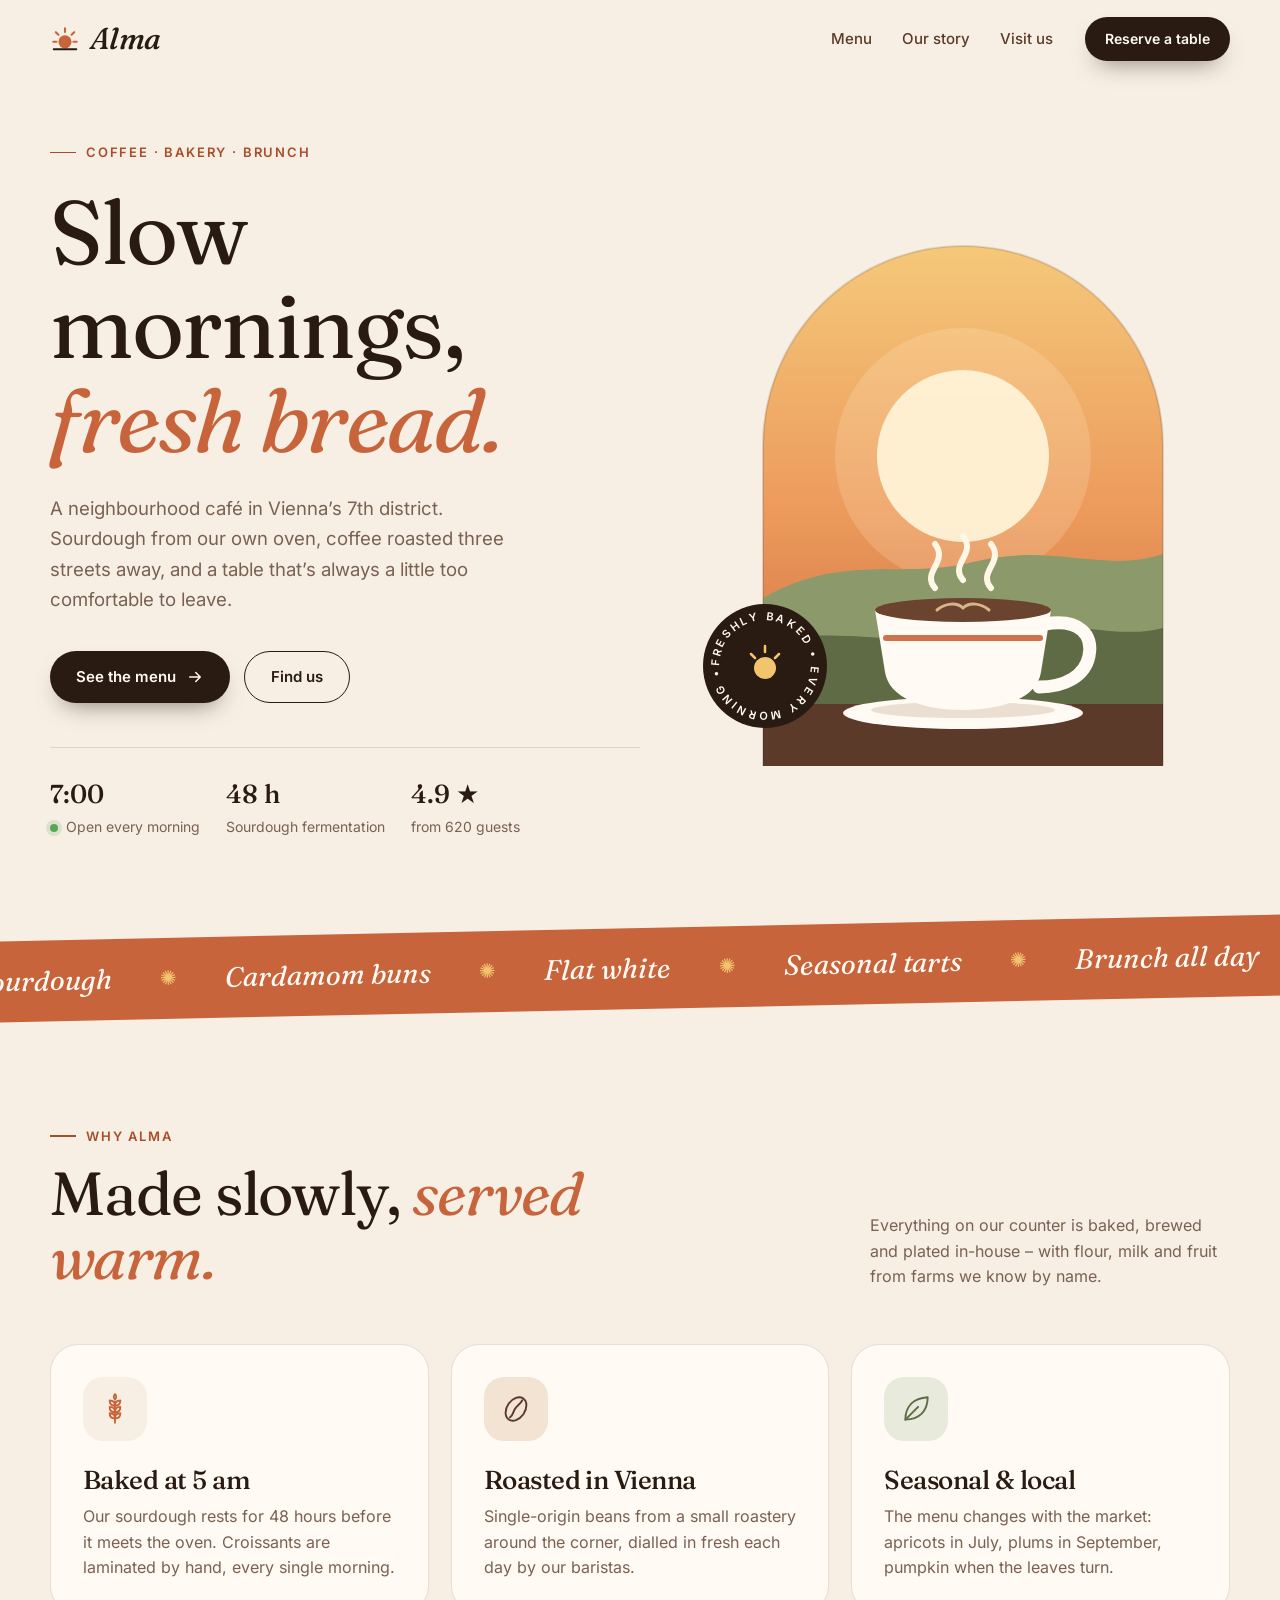
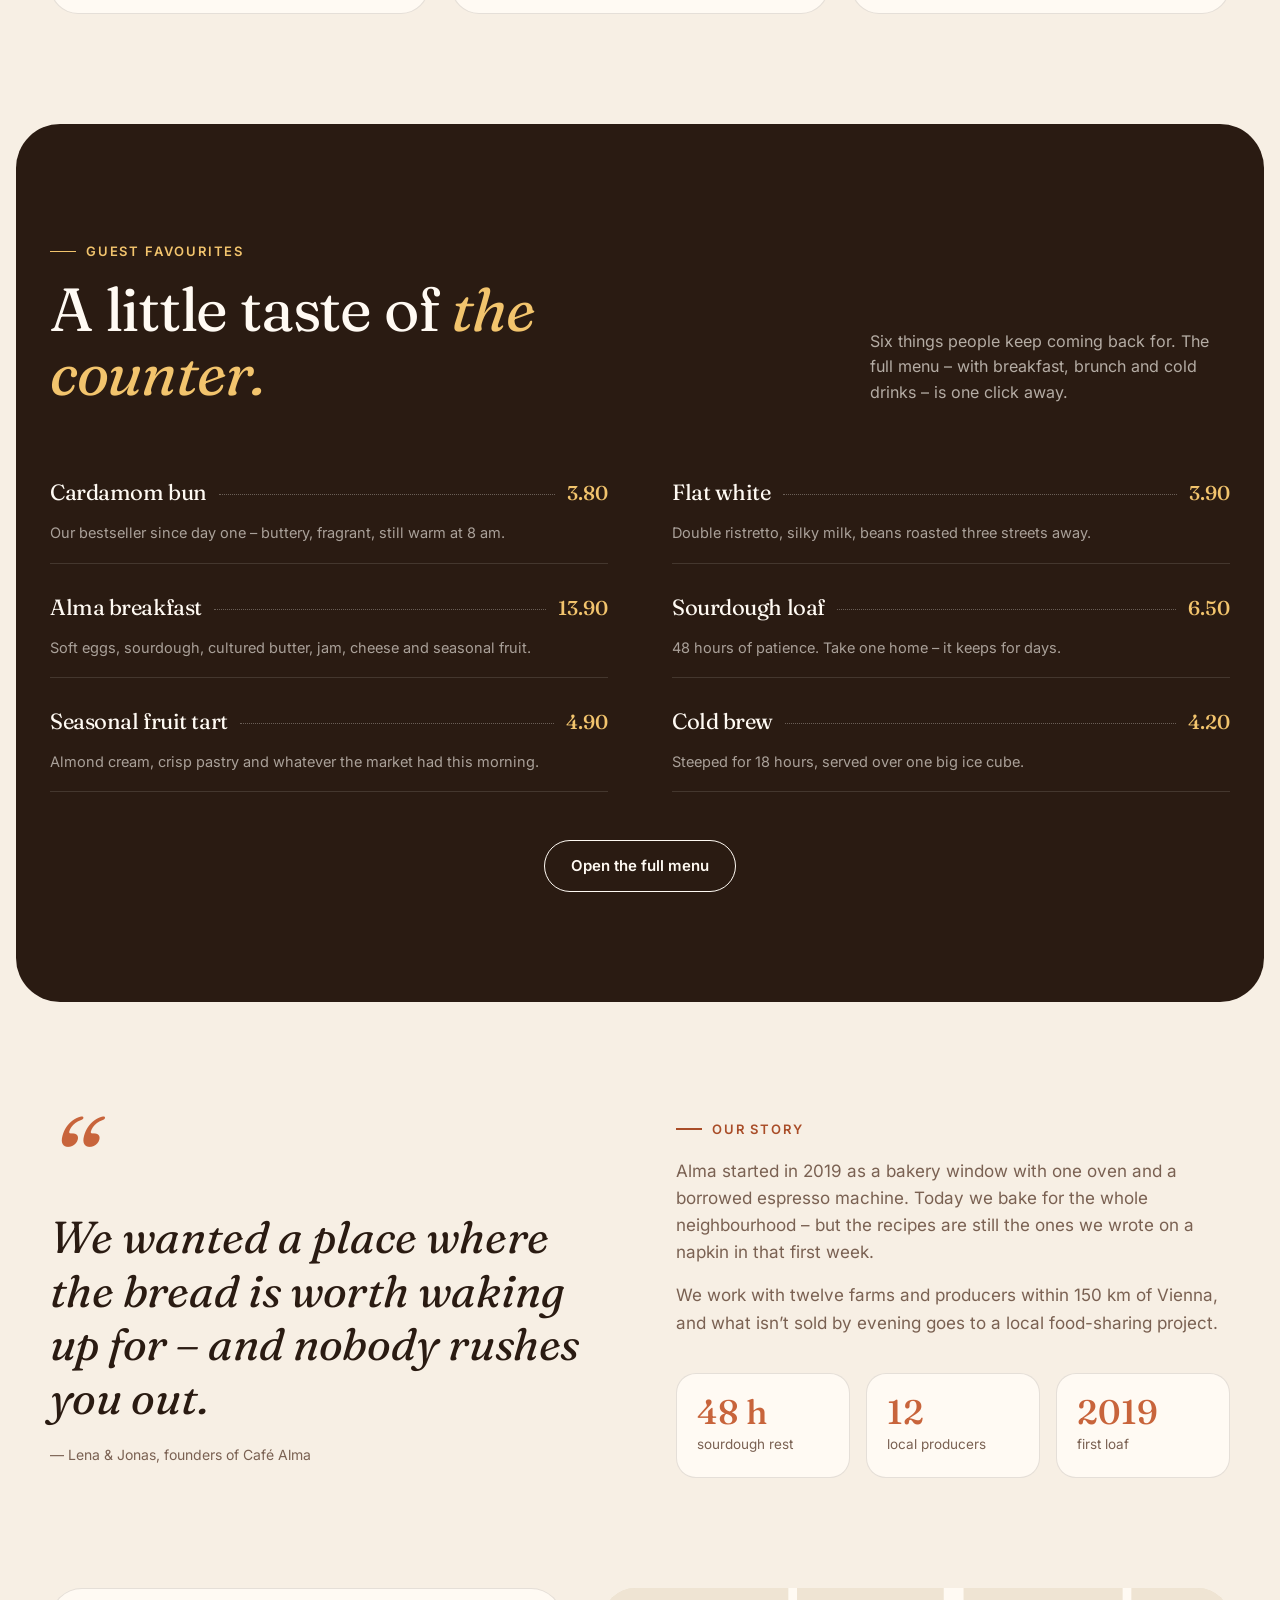
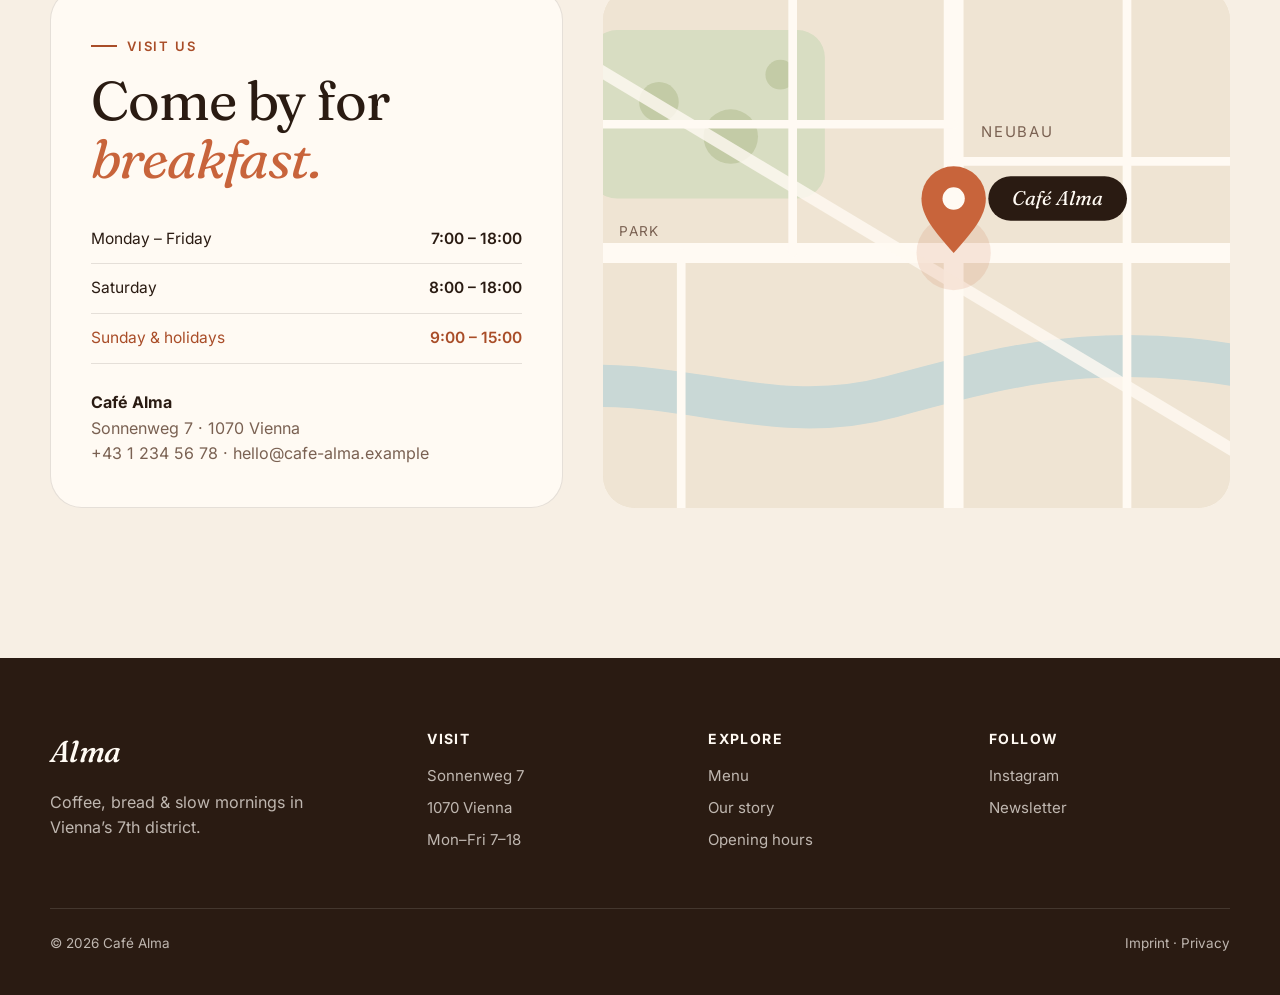
==== public/projects/cafe-alma_703d01e64ca560af/index.html @ e7be8d45 "Add client preview portal with passcode-protected project folders A static site (no backend) that is" ====
<!doctype html>
<html lang="en">
<head>
  <meta charset="utf-8">
  <meta name="viewport" content="width=device-width, initial-scale=1">
  <title>Café Alma — Coffee, bread &amp; slow mornings</title>
  <meta name="description" content="Neighbourhood café and bakery in Vienna. Sourdough baked at 5 am, coffee roasted in town, brunch all day.">
  <link rel="icon" href="data:image/svg+xml,%3Csvg xmlns='http://www.w3.org/2000/svg' viewBox='0 0 32 32'%3E%3Ccircle cx='16' cy='18' r='8' fill='%23c8643b'/%3E%3C/svg%3E">
  <link rel="preload" href="fonts/fraunces-latin-wght-normal.woff2" as="font" type="font/woff2" crossorigin>
  <link rel="stylesheet" href="css/style.css">
</head>
<body>
  <header class="header" id="top">
    <div class="wrap header__inner">
      <a class="logo" href="index.html" aria-label="Café Alma – home">
        <svg viewBox="0 0 32 32" aria-hidden="true"><circle cx="16" cy="19" r="7" fill="#C8643B"/><path d="M16 4.5v4M6.2 8.7l2.8 2.8M25.8 8.7 23 11.5M3.5 19h3.5M25 19h3.5" stroke="#C8643B" stroke-width="2.2" stroke-linecap="round"/><path d="M4 27h24" stroke="#2A1B12" stroke-width="2.2" stroke-linecap="round"/></svg>
        Alma
      </a>
      <nav class="nav" aria-label="Main">
        <a href="menu.html">Menu</a>
        <a href="#story">Our story</a>
        <a href="#visit">Visit us</a>
      </nav>
      <a class="btn btn--primary" href="#visit">Reserve a table</a>
      <button class="menu-toggle" type="button" aria-label="Open menu" aria-expanded="false"><span></span><span></span><span></span></button>
    </div>
  </header>

  <main>
    <section class="hero">
      <div class="wrap hero__grid">
        <div>
          <span class="eyebrow">Coffee · Bakery · Brunch</span>
          <h1>Slow mornings,<br><em>fresh bread.</em></h1>
          <p class="hero__lead">A neighbourhood café in Vienna’s 7th district. Sourdough from our own oven, coffee roasted three streets away, and a table that’s always a little too comfortable to leave.</p>
          <div class="hero__actions">
            <a class="btn btn--primary" href="menu.html">
              See the menu
              <svg viewBox="0 0 24 24" fill="none" stroke="currentColor" stroke-width="2" stroke-linecap="round" stroke-linejoin="round" aria-hidden="true"><path d="M5 12h14M13 6l6 6-6 6"/></svg>
            </a>
            <a class="btn btn--line" href="#visit">Find us</a>
          </div>
          <div class="hero__meta">
            <div><strong>7:00</strong><span class="open-dot"></span>Open every morning</div>
            <div><strong>48 h</strong>Sourdough fermentation</div>
            <div><strong>4.9 ★</strong>from 620 guests</div>
          </div>
        </div>

        <div class="hero__art">
          <svg viewBox="0 0 480 560" role="img" aria-label="Illustration: a steaming cup of coffee in front of a sunrise">
            <defs>
              <linearGradient id="sky" x1="0" y1="0" x2="0" y2="1">
                <stop offset="0" stop-color="#F6CF7E"/>
                <stop offset=".55" stop-color="#EC9A5C"/>
                <stop offset="1" stop-color="#C8643B"/>
              </linearGradient>
              <clipPath id="arch"><path d="M40 560V240a200 200 0 0 1 400 0v320z"/></clipPath>
            </defs>
            <g clip-path="url(#arch)">
              <rect width="480" height="560" fill="url(#sky)"/>
              <circle cx="240" cy="250" r="128" fill="#FFF3D6" opacity=".18"/>
              <circle cx="240" cy="250" r="86" fill="#FFF3D6" opacity=".95"/>
              <path d="M40 392c80-46 140-18 210-36 80-20 130 12 190-8v212H40z" fill="#8C9A6B"/>
              <path d="M40 438c70-22 150 8 220-12 70-20 130 10 180-4v138H40z" fill="#5E6B45"/>
              <rect x="40" y="498" width="400" height="62" fill="#5B3A29"/>
            </g>
            <path d="M40 560V240a200 200 0 0 1 400 0v320" fill="none" stroke="#2A1B12" stroke-opacity=".14" stroke-width="2"/>
            <ellipse cx="240" cy="507" rx="120" ry="16" fill="#FFFAF3"/>
            <ellipse cx="240" cy="504" rx="92" ry="8" fill="#EADFD0"/>
            <path d="M322 418c36-6 48 12 44 32-4 20-24 31-50 31" fill="none" stroke="#FFFAF3" stroke-width="13" stroke-linecap="round"/>
            <path d="M152 404h176l-10 62c-4 26-38 38-78 38s-74-12-78-38z" fill="#FFFAF3"/>
            <path d="M163 432h154" stroke="#C8643B" stroke-width="6" stroke-linecap="round" opacity=".9"/>
            <ellipse cx="240" cy="404" rx="88" ry="12" fill="#6B4430"/>
            <path d="M214 404c8-7 20-8 26-2 6-6 18-5 26 2" stroke="#D9B48A" stroke-width="3" fill="none" stroke-linecap="round"/>
            <g class="steam" fill="none" stroke="#FFF7E6" stroke-width="6" stroke-linecap="round">
              <path d="M212 382c-14-16 14-26 0-44"/>
              <path d="M240 374c-14-16 14-26 0-44"/>
              <path d="M268 382c-14-16 14-26 0-44"/>
            </g>
          </svg>
          <svg class="badge-spin" viewBox="0 0 128 128" aria-hidden="true">
            <circle cx="64" cy="64" r="62" fill="#2A1B12"/>
            <g class="ring">
              <defs><path id="circle-text" d="M64 64m-46 0a46 46 0 1 1 92 0a46 46 0 1 1-92 0"/></defs>
              <text font-family="Inter, sans-serif" font-size="11" font-weight="600" fill="#FFFAF3" letter-spacing="2"><textPath href="#circle-text" textLength="286" lengthAdjust="spacing">FRESHLY BAKED • EVERY MORNING • </textPath></text>
            </g>
            <circle cx="64" cy="66" r="11" fill="#F2C46D"/>
            <path d="M64 44v6M50 52l4 4M78 52l-4 4" stroke="#F2C46D" stroke-width="2.5" stroke-linecap="round"/>
          </svg>
        </div>
      </div>
    </section>

    <div class="marquee" aria-hidden="true">
      <div class="marquee__track">
        <span>Sourdough</span><span>Cardamom buns</span><span>Flat white</span><span>Seasonal tarts</span><span>Brunch all day</span><span>Oat latte</span>
        <span>Sourdough</span><span>Cardamom buns</span><span>Flat white</span><span>Seasonal tarts</span><span>Brunch all day</span><span>Oat latte</span>
      </div>
    </div>

    <section class="section">
      <div class="wrap">
        <div class="section__head reveal">
          <div>
            <span class="eyebrow">Why Alma</span>
            <h2>Made slowly, <em>served warm.</em></h2>
          </div>
          <p>Everything on our counter is baked, brewed and plated in-house – with flour, milk and fruit from farms we know by name.</p>
        </div>
        <div class="cards">
          <article class="card reveal">
            <span class="card__icon"><svg viewBox="0 0 32 32" fill="none" stroke="currentColor" stroke-width="1.8" stroke-linecap="round" stroke-linejoin="round" aria-hidden="true"><path d="M16 29V9"/><path d="M16 13c-3 0-5-2-5-5 3 0 5 2 5 5zm0 0c3 0 5-2 5-5-3 0-5 2-5 5zm0 6c-3 0-5-2-5-5 3 0 5 2 5 5zm0 0c3 0 5-2 5-5-3 0-5 2-5 5zm0 6c-3 0-5-2-5-5 3 0 5 2 5 5zm0 0c3 0 5-2 5-5-3 0-5 2-5 5zm0-18c-1.5-1.5-1.5-3.5 0-5 1.5 1.5 1.5 3.5 0 5z"/></svg></span>
            <h3>Baked at 5 am</h3>
            <p>Our sourdough rests for 48 hours before it meets the oven. Croissants are laminated by hand, every single morning.</p>
          </article>
          <article class="card reveal">
            <span class="card__icon"><svg viewBox="0 0 32 32" fill="none" stroke="currentColor" stroke-width="1.8" stroke-linecap="round" stroke-linejoin="round" aria-hidden="true"><ellipse cx="16" cy="16" rx="8.5" ry="12" transform="rotate(35 16 16)"/><path d="M10.2 24c3.4-2.4 3-5.6 5-8.4s5.2-4.6 6.6-7.8"/></svg></span>
            <h3>Roasted in Vienna</h3>
            <p>Single-origin beans from a small roastery around the corner, dialled in fresh each day by our baristas.</p>
          </article>
          <article class="card reveal">
            <span class="card__icon"><svg viewBox="0 0 32 32" fill="none" stroke="currentColor" stroke-width="1.8" stroke-linecap="round" stroke-linejoin="round" aria-hidden="true"><path d="M6 26C6 13 14 6 27 5c0 13-8 21-21 21z"/><path d="M6 26 18 14"/></svg></span>
            <h3>Seasonal &amp; local</h3>
            <p>The menu changes with the market: apricots in July, plums in September, pumpkin when the leaves turn.</p>
          </article>
        </div>
      </div>
    </section>

    <section class="section highlights">
      <div class="wrap">
        <div class="section__head reveal">
          <div>
            <span class="eyebrow">Guest favourites</span>
            <h2>A little taste of <em>the counter.</em></h2>
          </div>
          <p>Six things people keep coming back for. The full menu – with breakfast, brunch and cold drinks – is one click away.</p>
        </div>
        <div class="menu-grid">
          <div class="menu-item reveal"><h3>Cardamom bun</h3><i></i><b>3.80</b><p>Our bestseller since day one – buttery, fragrant, still warm at 8 am.</p></div>
          <div class="menu-item reveal"><h3>Flat white</h3><i></i><b>3.90</b><p>Double ristretto, silky milk, beans roasted three streets away.</p></div>
          <div class="menu-item reveal"><h3>Alma breakfast</h3><i></i><b>13.90</b><p>Soft eggs, sourdough, cultured butter, jam, cheese and seasonal fruit.</p></div>
          <div class="menu-item reveal"><h3>Sourdough loaf</h3><i></i><b>6.50</b><p>48 hours of patience. Take one home – it keeps for days.</p></div>
          <div class="menu-item reveal"><h3>Seasonal fruit tart</h3><i></i><b>4.90</b><p>Almond cream, crisp pastry and whatever the market had this morning.</p></div>
          <div class="menu-item reveal"><h3>Cold brew</h3><i></i><b>4.20</b><p>Steeped for 18 hours, served over one big ice cube.</p></div>
        </div>
        <div class="highlights__cta"><a class="btn btn--line" href="menu.html">Open the full menu</a></div>
      </div>
    </section>

    <section class="section" id="story">
      <div class="wrap story">
        <blockquote class="reveal">We wanted a place where the bread is worth waking up for – and nobody rushes you out.<cite>— Lena &amp; Jonas, founders of Café Alma</cite></blockquote>
        <div class="story__text reveal">
          <span class="eyebrow">Our story</span>
          <p style="margin-top:18px">Alma started in 2019 as a bakery window with one oven and a borrowed espresso machine. Today we bake for the whole neighbourhood – but the recipes are still the ones we wrote on a napkin in that first week.</p>
          <p>We work with twelve farms and producers within 150 km of Vienna, and what isn’t sold by evening goes to a local food-sharing project.</p>
          <div class="stats">
            <div><strong>48 h</strong><span>sourdough rest</span></div>
            <div><strong>12</strong><span>local producers</span></div>
            <div><strong>2019</strong><span>first loaf</span></div>
          </div>
        </div>
      </div>
    </section>

    <section class="section" id="visit" style="padding-top:0">
      <div class="wrap visit">
        <div class="visit__card reveal">
          <span class="eyebrow">Visit us</span>
          <h2>Come by for <em style="color:var(--terracotta)">breakfast.</em></h2>
          <table class="hours" aria-label="Opening hours">
            <tr data-days="1,2,3,4,5"><td>Monday – Friday</td><td>7:00 – 18:00</td></tr>
            <tr data-days="6"><td>Saturday</td><td>8:00 – 18:00</td></tr>
            <tr data-days="0"><td>Sunday &amp; holidays</td><td>9:00 – 15:00</td></tr>
          </table>
          <p class="address"><strong>Café Alma</strong><br>Sonnenweg 7 · 1070 Vienna<br>+43 1 234 56 78 · hello@cafe-alma.example</p>
        </div>
        <div class="map reveal" role="img" aria-label="Map showing Café Alma">
          <svg viewBox="0 0 600 420" preserveAspectRatio="xMidYMid slice" aria-hidden="true">
            <rect width="600" height="420" fill="#EFE4D3"/>
            <rect x="36" y="34" width="190" height="136" rx="22" fill="#D8DDC2"/>
            <circle cx="92" cy="92" r="16" fill="#C3CBA6"/><circle cx="150" cy="120" r="22" fill="#C3CBA6"/><circle cx="190" cy="70" r="12" fill="#C3CBA6"/>
            <path d="M-20 330C90 300 170 360 280 330S470 280 620 318" fill="none" stroke="#C9D8D6" stroke-width="34"/>
            <g stroke="#FFFAF3" stroke-linecap="round" fill="none">
              <path d="M0 214H600" stroke-width="16"/>
              <path d="M330 0V420" stroke-width="16"/>
              <path d="M0 40L600 400" stroke-width="10" opacity=".8"/>
              <path d="M470 0V420M110 214V420M0 110H330M330 140H600M200 214V0" stroke-width="7"/>
            </g>
            <text x="352" y="120" font-family="Inter, sans-serif" font-size="12" fill="#7A6152" letter-spacing="1.5">NEUBAU</text>
            <text x="60" y="200" font-family="Inter, sans-serif" font-size="11" fill="#7A6152" letter-spacing="1">PARK</text>
            <circle cx="330" cy="214" r="30" fill="#C8643B" opacity=".14"/>
            <g class="map__pin">
              <path d="M330 214c-16-18-26-30-26-44a26 26 0 1 1 52 0c0 14-10 26-26 44z" fill="#C8643B"/>
              <circle cx="330" cy="170" r="9" fill="#FFFAF3"/>
            </g>
            <rect x="358" y="152" width="112" height="36" rx="18" fill="#2A1B12"/>
            <text x="414" y="175" text-anchor="middle" font-family="Fraunces, Georgia, serif" font-style="italic" font-size="16" fill="#FFFAF3">Café Alma</text>
          </svg>
        </div>
      </div>
    </section>
  </main>

  <footer class="footer">
    <div class="wrap">
      <div class="footer__grid">
        <div>
          <a class="logo" href="index.html">Alma</a>
          <p style="margin-top:14px;max-width:280px">Coffee, bread &amp; slow mornings in Vienna’s 7th district.</p>
        </div>
        <div><h4>Visit</h4><ul><li>Sonnenweg 7</li><li>1070 Vienna</li><li>Mon–Fri 7–18</li></ul></div>
        <div><h4>Explore</h4><ul><li><a href="menu.html">Menu</a></li><li><a href="#story">Our story</a></li><li><a href="#visit">Opening hours</a></li></ul></div>
        <div><h4>Follow</h4><ul><li><a href="https://www.instagram.com/" rel="noopener">Instagram</a></li><li><a href="mailto:hello@cafe-alma.example">Newsletter</a></li></ul></div>
      </div>
      <div class="footer__bottom"><span>© 2026 Café Alma</span><span>Imprint · Privacy</span></div>
    </div>
  </footer>

  <script src="js/main.js"></script>
</body>
</html>
---- public/projects/cafe-alma_703d01e64ca560af/css/style.css ----
/* Café Alma — demo client website (sample project for the Preview Portal) */

@font-face {
  font-family: "Fraunces";
  font-style: normal;
  font-weight: 100 900;
  font-display: swap;
  src: url("../fonts/fraunces-latin-wght-normal.woff2") format("woff2");
}
@font-face {
  font-family: "Fraunces";
  font-style: italic;
  font-weight: 100 900;
  font-display: swap;
  src: url("../fonts/fraunces-latin-wght-italic.woff2") format("woff2");
}
@font-face {
  font-family: "Inter";
  font-style: normal;
  font-weight: 100 900;
  font-display: swap;
  src: url("../fonts/inter-latin-wght-normal.woff2") format("woff2");
}

:root {
  --cream: #f7efe4;
  --paper: #fffaf3;
  --espresso: #2a1b12;
  --cocoa: #5b3a29;
  --muted: #7a6152;
  --terracotta: #c8643b;
  --terracotta-dark: #a94d28;
  --butter: #f2c46d;
  --sage: #8c9a6b;
  --sage-dark: #5e6b45;
  --line: rgba(42, 27, 18, 0.12);
  --serif: "Fraunces", Georgia, "Times New Roman", serif;
  --sans: "Inter", system-ui, -apple-system, "Segoe UI", Roboto, sans-serif;
  --wrap: 1180px;
}

*, *::before, *::after { box-sizing: border-box; }
html { scroll-behavior: smooth; -webkit-text-size-adjust: 100%; }
body {
  margin: 0;
  background: var(--cream);
  color: var(--espresso);
  font-family: var(--sans);
  font-size: 16px;
  line-height: 1.6;
  -webkit-font-smoothing: antialiased;
}
img, svg { display: block; max-width: 100%; }
a { color: inherit; }
h1, h2, h3 { font-family: var(--serif); font-weight: 500; line-height: 1.05; letter-spacing: -0.02em; margin: 0; font-variation-settings: "SOFT" 100, "WONK" 1; }
p { margin: 0; }
em { font-style: italic; }

.wrap { width: min(var(--wrap), 100% - 48px); margin-inline: auto; }

.eyebrow {
  display: inline-flex;
  align-items: center;
  gap: 10px;
  font-size: 13px;
  font-weight: 600;
  letter-spacing: 0.14em;
  text-transform: uppercase;
  color: var(--terracotta-dark);
}
.eyebrow::before { content: ""; width: 26px; height: 1.5px; background: currentColor; }

.btn {
  display: inline-flex;
  align-items: center;
  gap: 10px;
  height: 52px;
  padding: 0 26px;
  border-radius: 999px;
  font-weight: 600;
  font-size: 15px;
  text-decoration: none;
  transition: transform 0.25s, background-color 0.25s, box-shadow 0.25s, color 0.25s;
}
.btn--primary { background: var(--espresso); color: var(--paper); box-shadow: 0 12px 24px -12px rgba(42, 27, 18, 0.6); }
.btn--primary:hover { background: var(--terracotta); transform: translateY(-2px); }
.btn--line { border: 1.5px solid var(--espresso); }
.btn--line:hover { background: var(--espresso); color: var(--paper); }
.btn svg { width: 18px; height: 18px; }

/* Header */
.header {
  position: sticky;
  top: 0;
  z-index: 20;
  background: color-mix(in srgb, var(--cream) 86%, transparent);
  -webkit-backdrop-filter: blur(14px);
  backdrop-filter: blur(14px);
  border-bottom: 1px solid transparent;
  transition: border-color 0.3s;
}
.header.is-scrolled { border-bottom-color: var(--line); }
.header__inner { display: flex; align-items: center; gap: 32px; height: 78px; }
.logo { display: inline-flex; align-items: center; gap: 10px; text-decoration: none; font-family: var(--serif); font-size: 30px; font-style: italic; font-weight: 500; letter-spacing: -0.02em; }
.logo svg { width: 30px; height: 30px; }
.nav { display: flex; gap: 30px; margin-left: auto; }
.nav a { font-size: 15px; font-weight: 500; text-decoration: none; color: var(--cocoa); position: relative; }
.nav a::after { content: ""; position: absolute; left: 0; right: 100%; bottom: -4px; height: 1.5px; background: var(--terracotta); transition: right 0.3s; }
.nav a:hover::after, .nav a[aria-current="page"]::after { right: 0; }
.header .btn { height: 44px; padding: 0 20px; font-size: 14px; }
.menu-toggle { display: none; margin-left: auto; width: 44px; height: 44px; border: 0; border-radius: 50%; background: var(--espresso); color: var(--paper); cursor: pointer; }
.menu-toggle span { display: block; width: 18px; height: 1.5px; margin: 5px auto; background: currentColor; transition: transform 0.3s, opacity 0.3s; }
.menu-open .menu-toggle span:nth-child(1) { transform: translateY(6.5px) rotate(45deg); }
.menu-open .menu-toggle span:nth-child(2) { opacity: 0; }
.menu-open .menu-toggle span:nth-child(3) { transform: translateY(-6.5px) rotate(-45deg); }

/* Hero */
.hero { padding: 56px 0 90px; overflow: hidden; }
.hero__grid { display: grid; grid-template-columns: 1.05fr 0.95fr; gap: 56px; align-items: center; }
.hero h1 { margin-top: 22px; font-size: clamp(3.1rem, 1.6rem + 5vw, 6.4rem); font-weight: 400; }
.hero h1 em { color: var(--terracotta); font-weight: 400; }
.hero__lead { margin-top: 26px; max-width: 470px; font-size: 18.5px; color: var(--muted); line-height: 1.65; }
.hero__actions { display: flex; flex-wrap: wrap; gap: 14px; margin-top: 36px; }
.hero__meta { display: flex; flex-wrap: wrap; gap: 26px; margin-top: 44px; padding-top: 26px; border-top: 1px solid var(--line); font-size: 14px; color: var(--muted); }
.hero__meta strong { display: block; font-family: var(--serif); font-size: 26px; font-weight: 500; color: var(--espresso); }
.open-dot { display: inline-block; width: 8px; height: 8px; margin-right: 8px; border-radius: 50%; background: #5aa55a; box-shadow: 0 0 0 4px rgba(90, 165, 90, 0.18); }

.hero__art { position: relative; max-width: 480px; justify-self: center; width: 100%; }
.hero__art .steam path { animation: steam 3.6s ease-in-out infinite; }
.hero__art .steam path:nth-child(2) { animation-delay: 0.6s; }
.hero__art .steam path:nth-child(3) { animation-delay: 1.2s; }
@keyframes steam {
  0% { opacity: 0; transform: translateY(12px); }
  40% { opacity: 0.85; }
  100% { opacity: 0; transform: translateY(-22px); }
}
.badge-spin { position: absolute; left: -22px; bottom: 36px; width: 128px; height: 128px; }
.badge-spin .ring { transform-origin: 64px 64px; animation: spin 18s linear infinite; }
@keyframes spin { to { transform: rotate(360deg); } }

/* Marquee */
.marquee { overflow: hidden; background: var(--terracotta); color: var(--paper); padding: 18px 0; transform: rotate(-1.2deg); margin: 0 -2%; }
.marquee__track { display: flex; gap: 48px; width: max-content; animation: marquee 32s linear infinite; font-family: var(--serif); font-size: 28px; font-style: italic; white-space: nowrap; }
.marquee__track span { display: inline-flex; align-items: center; gap: 48px; }
.marquee__track span::after { content: "✺"; font-style: normal; font-size: 20px; color: var(--butter); }
@keyframes marquee { to { transform: translateX(-50%); } }

/* Sections */
.section { padding: 110px 0; }
.section__head { display: flex; align-items: end; justify-content: space-between; gap: 32px; margin-bottom: 54px; }
.section__head h2 { margin-top: 16px; font-size: clamp(2.3rem, 1.4rem + 3vw, 3.9rem); font-weight: 400; max-width: 640px; }
.section__head h2 em { color: var(--terracotta); }
.section__head p { max-width: 360px; color: var(--muted); }

.cards { display: grid; grid-template-columns: repeat(3, 1fr); gap: 22px; }
.card { padding: 32px; border-radius: 28px; background: var(--paper); border: 1px solid var(--line); transition: transform 0.35s, box-shadow 0.35s; }
.card:hover { transform: translateY(-6px); box-shadow: 0 30px 50px -30px rgba(42, 27, 18, 0.35); }
.card__icon { display: grid; place-items: center; width: 64px; height: 64px; border-radius: 20px; background: var(--cream); color: var(--terracotta); }
.card__icon svg { width: 34px; height: 34px; }
.card:nth-child(2) .card__icon { color: var(--cocoa); background: #f3e3d3; }
.card:nth-child(3) .card__icon { color: var(--sage-dark); background: #e8ebdc; }
.card h3 { margin-top: 26px; font-size: 26px; }
.card p { margin-top: 10px; color: var(--muted); }

.highlights { background: var(--espresso); color: var(--paper); border-radius: 44px; margin: 0 16px; }
.highlights .eyebrow { color: var(--butter); }
.highlights .section__head p { color: rgba(255, 250, 243, 0.65); }
.highlights .section__head h2 em { color: var(--butter); }
.menu-grid { display: grid; grid-template-columns: 1fr 1fr; gap: 10px 64px; }
.menu-item { display: grid; grid-template-columns: auto 1fr auto; align-items: baseline; gap: 12px; padding: 18px 0; border-bottom: 1px solid rgba(255, 250, 243, 0.12); }
.menu-item h3 { font-size: 22px; font-weight: 400; }
.menu-item i { border-bottom: 1.5px dotted rgba(255, 250, 243, 0.3); transform: translateY(-5px); }
.menu-item b { font-family: var(--serif); font-size: 20px; font-weight: 500; color: var(--butter); }
.menu-item p { grid-column: 1 / -1; font-size: 14.5px; color: rgba(255, 250, 243, 0.6); }
.highlights__cta { margin-top: 48px; display: flex; justify-content: center; }
.highlights .btn--line { border-color: var(--paper); color: var(--paper); }
.highlights .btn--line:hover { background: var(--paper); color: var(--espresso); }

.story { display: grid; grid-template-columns: 1fr 1fr; gap: 72px; align-items: center; }
.story blockquote { margin: 0; font-family: var(--serif); font-size: clamp(1.8rem, 1.2rem + 2vw, 2.8rem); line-height: 1.2; font-style: italic; font-weight: 400; }
.story blockquote::before { content: "“"; display: block; font-size: 110px; line-height: 0.6; color: var(--terracotta); margin-bottom: 18px; }
.story cite { display: block; margin-top: 22px; font-family: var(--sans); font-style: normal; font-size: 14px; color: var(--muted); }
.story__text p + p { margin-top: 16px; }
.story__text p { color: var(--muted); font-size: 17px; }
.stats { display: grid; grid-template-columns: repeat(3, 1fr); gap: 16px; margin-top: 36px; }
.stats div { padding: 20px; border-radius: 20px; background: var(--paper); border: 1px solid var(--line); }
.stats strong { display: block; font-family: var(--serif); font-size: 34px; font-weight: 500; color: var(--terracotta); line-height: 1.1; }
.stats span { font-size: 13.5px; color: var(--muted); }

.visit { display: grid; grid-template-columns: 0.9fr 1.1fr; gap: 40px; align-items: stretch; }
.visit__card { padding: 40px; border-radius: 32px; background: var(--paper); border: 1px solid var(--line); }
.visit__card h2 { font-size: clamp(2.2rem, 1.4rem + 2.6vw, 3.4rem); font-weight: 400; margin-top: 16px; }
.hours { width: 100%; margin-top: 28px; border-collapse: collapse; font-size: 15.5px; }
.hours td { padding: 12px 0; border-bottom: 1px solid var(--line); }
.hours td:last-child { text-align: right; font-weight: 600; }
.hours tr.is-today td { color: var(--terracotta-dark); }
.address { margin-top: 26px; color: var(--muted); }
.address strong { color: var(--espresso); }
.map { position: relative; border-radius: 32px; overflow: hidden; min-height: 380px; background: #efe4d3; }
.map svg { width: 100%; height: 100%; position: absolute; inset: 0; }
.map__pin { transform-origin: 50% 100%; animation: bounce 2.4s ease-in-out infinite; }
@keyframes bounce { 0%, 100% { transform: translateY(0); } 50% { transform: translateY(-8px); } }

/* Page hero (menu page) */
.page-hero { padding: 70px 0 40px; text-align: center; }
.page-hero h1 { margin-top: 18px; font-size: clamp(3rem, 2rem + 4vw, 5.6rem); font-weight: 400; }
.page-hero h1 em { color: var(--terracotta); }
.page-hero p { max-width: 560px; margin: 20px auto 0; color: var(--muted); font-size: 18px; }
.menu-tabs { display: flex; justify-content: center; flex-wrap: wrap; gap: 10px; margin-top: 34px; }
.menu-tabs a { padding: 10px 18px; border-radius: 999px; border: 1px solid var(--line); background: var(--paper); text-decoration: none; font-size: 14.5px; font-weight: 500; transition: background-color 0.25s, color 0.25s; }
.menu-tabs a:hover { background: var(--espresso); color: var(--paper); }
.menu-section { padding: 60px 0; border-top: 1px solid var(--line); scroll-margin-top: 90px; }
.menu-section__grid { display: grid; grid-template-columns: 300px 1fr; gap: 56px; }
.menu-section h2 { font-size: 44px; font-weight: 400; }
.menu-section__intro p { margin-top: 14px; color: var(--muted); }
.menu-list { display: grid; gap: 4px; }
.menu-list .menu-item { border-bottom-color: var(--line); }
.menu-list .menu-item i { border-bottom-color: rgba(42, 27, 18, 0.25); }
.menu-list .menu-item b { color: var(--terracotta-dark); }
.menu-list .menu-item p { color: var(--muted); }
.tag { display: inline-block; margin-left: 8px; padding: 2px 8px; border-radius: 999px; background: #e8ebdc; color: var(--sage-dark); font-family: var(--sans); font-size: 11px; font-weight: 600; letter-spacing: 0.04em; vertical-align: middle; text-transform: uppercase; }
.allergens { margin: 40px 0 90px; padding: 24px 28px; border-radius: 22px; background: var(--paper); border: 1px dashed var(--line); color: var(--muted); font-size: 14.5px; }

/* Footer */
.footer { padding: 70px 0 40px; background: var(--espresso); color: rgba(255, 250, 243, 0.7); margin-top: 40px; }
.footer__grid { display: grid; grid-template-columns: 1.4fr 1fr 1fr 1fr; gap: 40px; }
.footer .logo { color: var(--paper); }
.footer h4 { margin: 0 0 14px; color: var(--paper); font-size: 14px; letter-spacing: 0.1em; text-transform: uppercase; }
.footer ul { list-style: none; margin: 0; padding: 0; display: grid; gap: 8px; font-size: 15px; }
.footer a { text-decoration: none; }
.footer a:hover { color: var(--butter); }
.footer__bottom { display: flex; justify-content: space-between; flex-wrap: wrap; gap: 12px; margin-top: 56px; padding-top: 24px; border-top: 1px solid rgba(255, 250, 243, 0.12); font-size: 13.5px; }

/* Reveal on scroll */
.reveal { opacity: 0; transform: translateY(24px); transition: opacity 0.9s cubic-bezier(0.16, 1, 0.3, 1), transform 0.9s cubic-bezier(0.16, 1, 0.3, 1); }
.reveal.is-visible { opacity: 1; transform: none; }

/* Responsive */
@media (max-width: 980px) {
  .hero__grid, .story, .visit { grid-template-columns: 1fr; }
  .hero__art { max-width: 400px; }
  .cards { grid-template-columns: 1fr; }
  .menu-grid { grid-template-columns: 1fr; }
  .section__head { flex-direction: column; align-items: start; }
  .footer__grid { grid-template-columns: 1fr 1fr; }
  .menu-section__grid { grid-template-columns: 1fr; gap: 20px; }
}

@media (max-width: 760px) {
  .nav, .header .btn { display: none; }
  .menu-toggle { display: block; }
  .menu-open .nav {
    display: flex;
    position: fixed;
    inset: 78px 0 auto 0;
    flex-direction: column;
    gap: 0;
    padding: 12px 24px 28px;
    background: var(--cream);
    border-bottom: 1px solid var(--line);
    box-shadow: 0 30px 40px -30px rgba(42, 27, 18, 0.4);
  }
  .menu-open .nav a { padding: 14px 0; font-family: var(--serif); font-size: 28px; border-bottom: 1px solid var(--line); }
  .hero { padding: 24px 0 64px; }
  .hero__lead { font-size: 17px; }
  .section { padding: 72px 0; }
  .highlights { border-radius: 28px; margin: 0 8px; }
  .stats { grid-template-columns: 1fr 1fr 1fr; gap: 10px; }
  .stats div { padding: 14px; }
  .stats strong { font-size: 26px; }
  .visit__card { padding: 28px; }
  .badge-spin { width: 104px; height: 104px; left: -6px; }
  .footer__grid { grid-template-columns: 1fr; }
  .menu-item h3 { font-size: 19px; }
}

@media (prefers-reduced-motion: reduce) {
  *, *::before, *::after { animation: none !important; transition: none !important; }
  .reveal { opacity: 1; transform: none; }
}
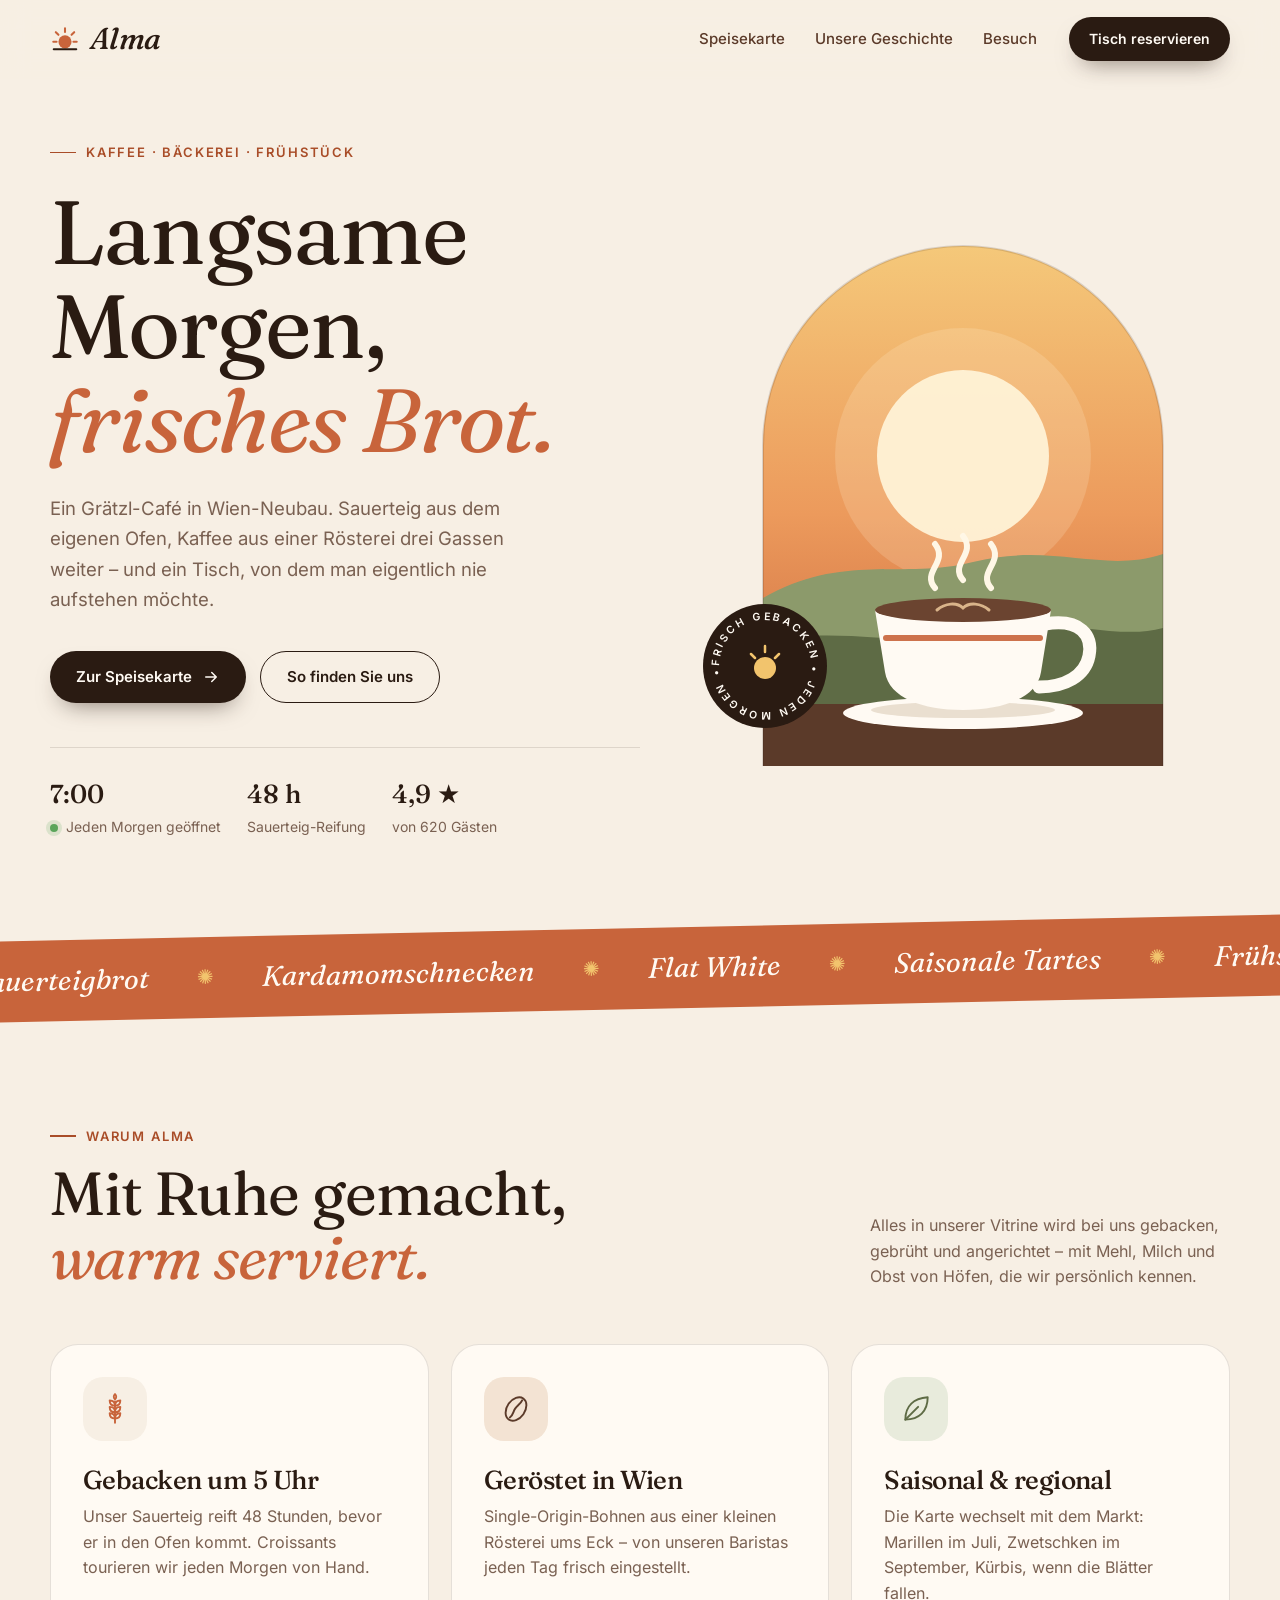
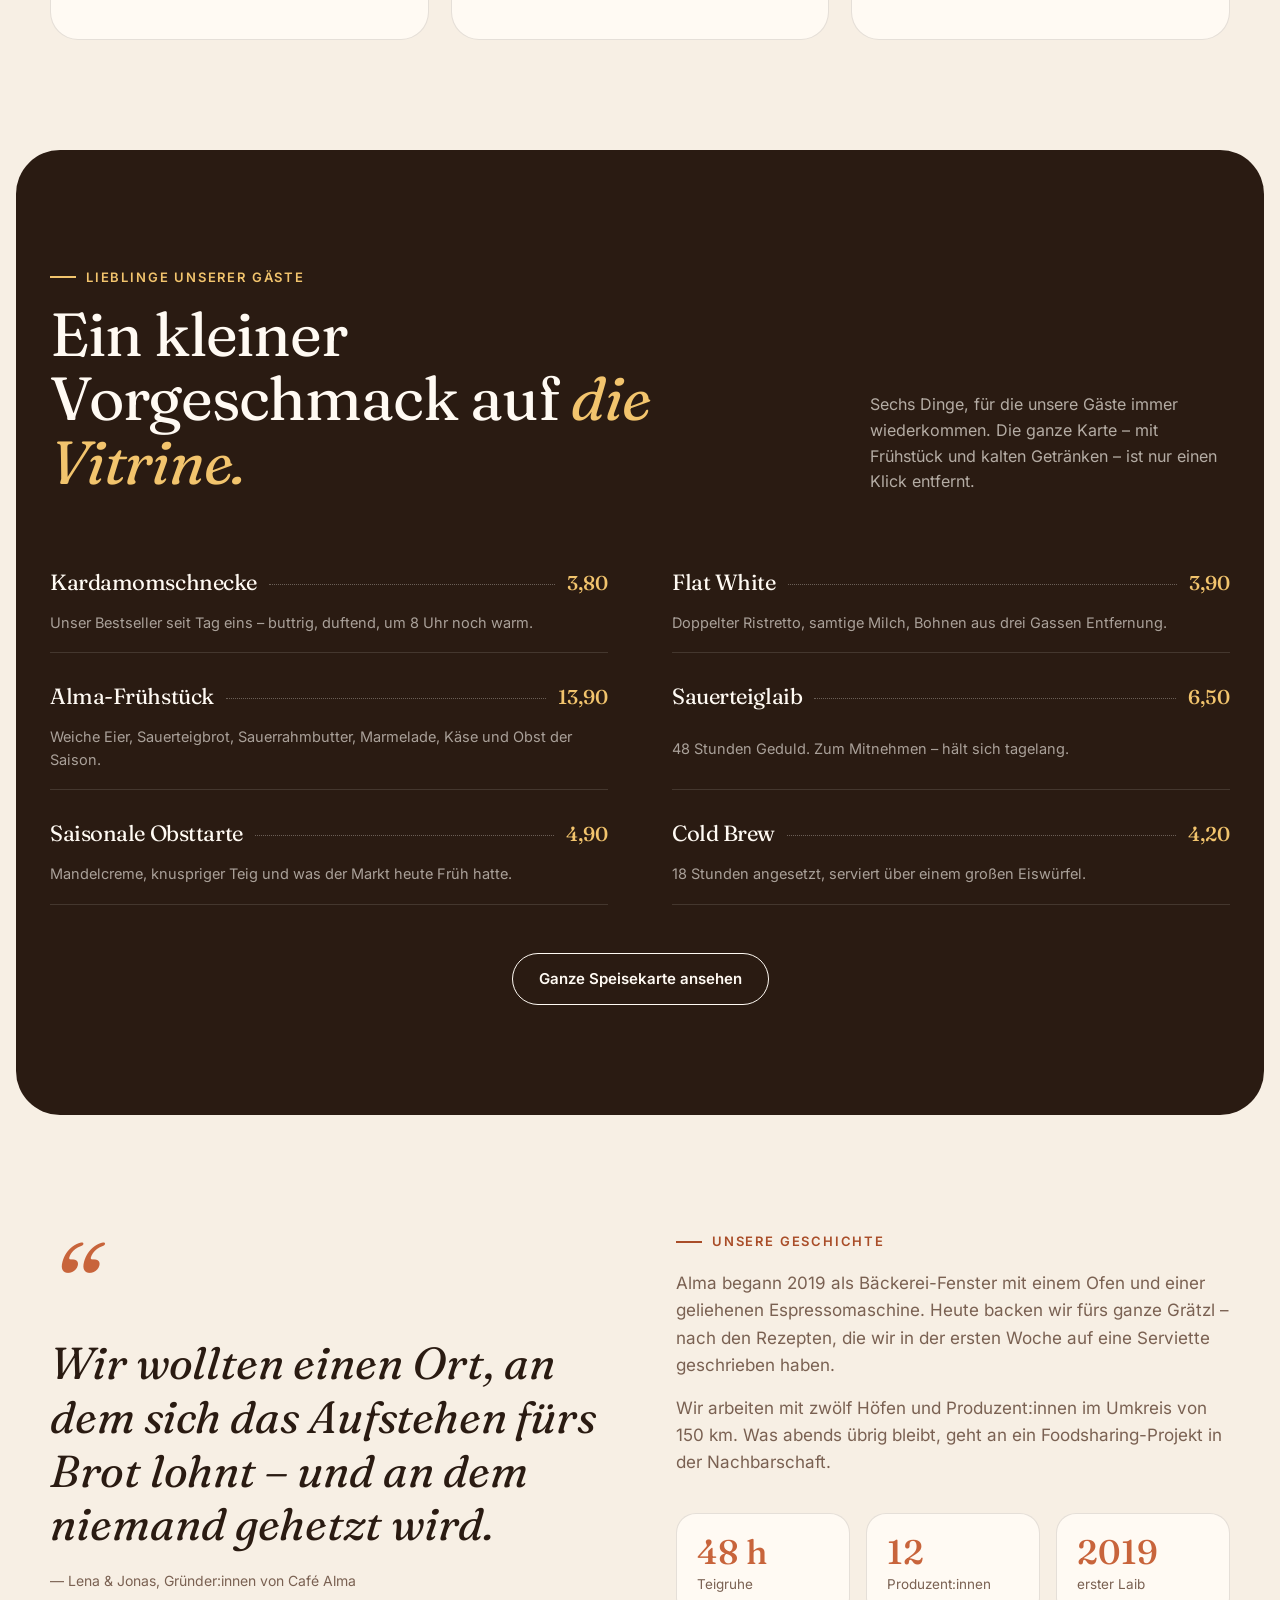
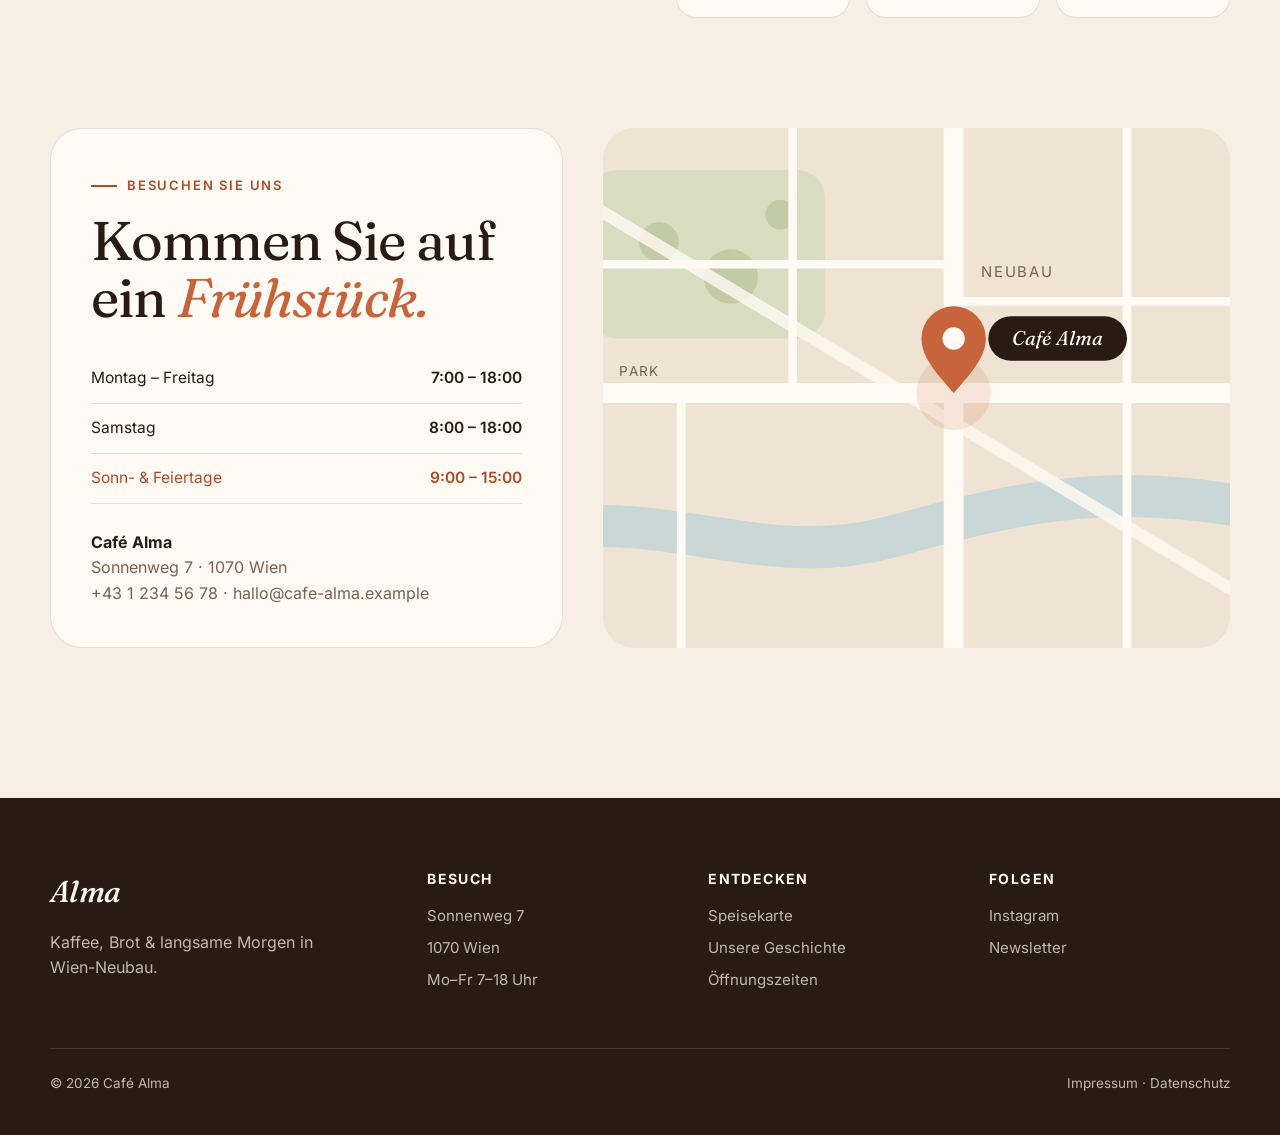
==== commit 5fda1c07: "Publish client previews to Netlify automatically, React/Vite support, German defaults - tools/publis" ====
--- a/public/projects/cafe-alma_703d01e64ca560af/index.html
+++ b/public/projects/cafe-alma_703d01e64ca560af/index.html
@@ -1,10 +1,10 @@
 <!doctype html>
-<html lang="en">
+<html lang="de">
 <head>
   <meta charset="utf-8">
   <meta name="viewport" content="width=device-width, initial-scale=1">
-  <title>Café Alma — Coffee, bread &amp; slow mornings</title>
-  <meta name="description" content="Neighbourhood café and bakery in Vienna. Sourdough baked at 5 am, coffee roasted in town, brunch all day.">
+  <title>Café Alma — Kaffee, Brot &amp; langsame Morgen</title>
+  <meta name="description" content="Café und Bäckerei in Wien-Neubau. Sauerteig aus dem eigenen Ofen, Kaffee aus der Rösterei ums Eck, Frühstück den ganzen Tag.">
   <link rel="icon" href="data:image/svg+xml,%3Csvg xmlns='http://www.w3.org/2000/svg' viewBox='0 0 32 32'%3E%3Ccircle cx='16' cy='18' r='8' fill='%23c8643b'/%3E%3C/svg%3E">
   <link rel="preload" href="fonts/fraunces-latin-wght-normal.woff2" as="font" type="font/woff2" crossorigin>
   <link rel="stylesheet" href="css/style.css">
@@ -12,17 +12,17 @@
 <body>
   <header class="header" id="top">
     <div class="wrap header__inner">
-      <a class="logo" href="index.html" aria-label="Café Alma – home">
+      <a class="logo" href="index.html" aria-label="Café Alma – Startseite">
         <svg viewBox="0 0 32 32" aria-hidden="true"><circle cx="16" cy="19" r="7" fill="#C8643B"/><path d="M16 4.5v4M6.2 8.7l2.8 2.8M25.8 8.7 23 11.5M3.5 19h3.5M25 19h3.5" stroke="#C8643B" stroke-width="2.2" stroke-linecap="round"/><path d="M4 27h24" stroke="#2A1B12" stroke-width="2.2" stroke-linecap="round"/></svg>
         Alma
       </a>
-      <nav class="nav" aria-label="Main">
-        <a href="menu.html">Menu</a>
-        <a href="#story">Our story</a>
-        <a href="#visit">Visit us</a>
+      <nav class="nav" aria-label="Hauptmenü">
+        <a href="speisekarte.html">Speisekarte</a>
+        <a href="#geschichte">Unsere Geschichte</a>
+        <a href="#besuch">Besuch</a>
       </nav>
-      <a class="btn btn--primary" href="#visit">Reserve a table</a>
-      <button class="menu-toggle" type="button" aria-label="Open menu" aria-expanded="false"><span></span><span></span><span></span></button>
+      <a class="btn btn--primary" href="#besuch">Tisch reservieren</a>
+      <button class="menu-toggle" type="button" aria-label="Menü öffnen" aria-expanded="false"><span></span><span></span><span></span></button>
     </div>
   </header>
 
@@ -30,25 +30,25 @@
     <section class="hero">
       <div class="wrap hero__grid">
         <div>
-          <span class="eyebrow">Coffee · Bakery · Brunch</span>
-          <h1>Slow mornings,<br><em>fresh bread.</em></h1>
-          <p class="hero__lead">A neighbourhood café in Vienna’s 7th district. Sourdough from our own oven, coffee roasted three streets away, and a table that’s always a little too comfortable to leave.</p>
+          <span class="eyebrow">Kaffee · Bäckerei · Frühstück</span>
+          <h1>Langsame Morgen,<br><em>frisches Brot.</em></h1>
+          <p class="hero__lead">Ein Grätzl-Café in Wien-Neubau. Sauerteig aus dem eigenen Ofen, Kaffee aus einer Rösterei drei Gassen weiter – und ein Tisch, von dem man eigentlich nie aufstehen möchte.</p>
           <div class="hero__actions">
-            <a class="btn btn--primary" href="menu.html">
-              See the menu
+            <a class="btn btn--primary" href="speisekarte.html">
+              Zur Speisekarte
               <svg viewBox="0 0 24 24" fill="none" stroke="currentColor" stroke-width="2" stroke-linecap="round" stroke-linejoin="round" aria-hidden="true"><path d="M5 12h14M13 6l6 6-6 6"/></svg>
             </a>
-            <a class="btn btn--line" href="#visit">Find us</a>
+            <a class="btn btn--line" href="#besuch">So finden Sie uns</a>
           </div>
           <div class="hero__meta">
-            <div><strong>7:00</strong><span class="open-dot"></span>Open every morning</div>
-            <div><strong>48 h</strong>Sourdough fermentation</div>
-            <div><strong>4.9 ★</strong>from 620 guests</div>
+            <div><strong>7:00</strong><span class="open-dot"></span>Jeden Morgen geöffnet</div>
+            <div><strong>48 h</strong>Sauerteig-Reifung</div>
+            <div><strong>4,9 ★</strong>von 620 Gästen</div>
           </div>
         </div>
 
         <div class="hero__art">
-          <svg viewBox="0 0 480 560" role="img" aria-label="Illustration: a steaming cup of coffee in front of a sunrise">
+          <svg viewBox="0 0 480 560" role="img" aria-label="Illustration: eine dampfende Tasse Kaffee vor einem Sonnenaufgang">
             <defs>
               <linearGradient id="sky" x1="0" y1="0" x2="0" y2="1">
                 <stop offset="0" stop-color="#F6CF7E"/>
@@ -83,7 +83,7 @@
             <circle cx="64" cy="64" r="62" fill="#2A1B12"/>
             <g class="ring">
               <defs><path id="circle-text" d="M64 64m-46 0a46 46 0 1 1 92 0a46 46 0 1 1-92 0"/></defs>
-              <text font-family="Inter, sans-serif" font-size="11" font-weight="600" fill="#FFFAF3" letter-spacing="2"><textPath href="#circle-text" textLength="286" lengthAdjust="spacing">FRESHLY BAKED • EVERY MORNING • </textPath></text>
+              <text font-family="Inter, sans-serif" font-size="10.5" font-weight="600" fill="#FFFAF3" letter-spacing="2"><textPath href="#circle-text" textLength="286" lengthAdjust="spacing">FRISCH GEBACKEN • JEDEN MORGEN • </textPath></text>
             </g>
             <circle cx="64" cy="66" r="11" fill="#F2C46D"/>
             <path d="M64 44v6M50 52l4 4M78 52l-4 4" stroke="#F2C46D" stroke-width="2.5" stroke-linecap="round"/>
@@ -94,8 +94,8 @@
 
     <div class="marquee" aria-hidden="true">
       <div class="marquee__track">
-        <span>Sourdough</span><span>Cardamom buns</span><span>Flat white</span><span>Seasonal tarts</span><span>Brunch all day</span><span>Oat latte</span>
-        <span>Sourdough</span><span>Cardamom buns</span><span>Flat white</span><span>Seasonal tarts</span><span>Brunch all day</span><span>Oat latte</span>
+        <span>Sauerteigbrot</span><span>Kardamomschnecken</span><span>Flat White</span><span>Saisonale Tartes</span><span>Frühstück den ganzen Tag</span><span>Hafer-Latte</span>
+        <span>Sauerteigbrot</span><span>Kardamomschnecken</span><span>Flat White</span><span>Saisonale Tartes</span><span>Frühstück den ganzen Tag</span><span>Hafer-Latte</span>
       </div>
     </div>
 
@@ -103,26 +103,26 @@
       <div class="wrap">
         <div class="section__head reveal">
           <div>
-            <span class="eyebrow">Why Alma</span>
-            <h2>Made slowly, <em>served warm.</em></h2>
-          </div>
-          <p>Everything on our counter is baked, brewed and plated in-house – with flour, milk and fruit from farms we know by name.</p>
+            <span class="eyebrow">Warum Alma</span>
+            <h2>Mit Ruhe gemacht, <em>warm serviert.</em></h2>
+          </div>
+          <p>Alles in unserer Vitrine wird bei uns gebacken, gebrüht und angerichtet – mit Mehl, Milch und Obst von Höfen, die wir persönlich kennen.</p>
         </div>
         <div class="cards">
           <article class="card reveal">
             <span class="card__icon"><svg viewBox="0 0 32 32" fill="none" stroke="currentColor" stroke-width="1.8" stroke-linecap="round" stroke-linejoin="round" aria-hidden="true"><path d="M16 29V9"/><path d="M16 13c-3 0-5-2-5-5 3 0 5 2 5 5zm0 0c3 0 5-2 5-5-3 0-5 2-5 5zm0 6c-3 0-5-2-5-5 3 0 5 2 5 5zm0 0c3 0 5-2 5-5-3 0-5 2-5 5zm0 6c-3 0-5-2-5-5 3 0 5 2 5 5zm0 0c3 0 5-2 5-5-3 0-5 2-5 5zm0-18c-1.5-1.5-1.5-3.5 0-5 1.5 1.5 1.5 3.5 0 5z"/></svg></span>
-            <h3>Baked at 5 am</h3>
-            <p>Our sourdough rests for 48 hours before it meets the oven. Croissants are laminated by hand, every single morning.</p>
+            <h3>Gebacken um 5 Uhr</h3>
+            <p>Unser Sauerteig reift 48 Stunden, bevor er in den Ofen kommt. Croissants tourieren wir jeden Morgen von Hand.</p>
           </article>
           <article class="card reveal">
             <span class="card__icon"><svg viewBox="0 0 32 32" fill="none" stroke="currentColor" stroke-width="1.8" stroke-linecap="round" stroke-linejoin="round" aria-hidden="true"><ellipse cx="16" cy="16" rx="8.5" ry="12" transform="rotate(35 16 16)"/><path d="M10.2 24c3.4-2.4 3-5.6 5-8.4s5.2-4.6 6.6-7.8"/></svg></span>
-            <h3>Roasted in Vienna</h3>
-            <p>Single-origin beans from a small roastery around the corner, dialled in fresh each day by our baristas.</p>
+            <h3>Geröstet in Wien</h3>
+            <p>Single-Origin-Bohnen aus einer kleinen Rösterei ums Eck – von unseren Baristas jeden Tag frisch eingestellt.</p>
           </article>
           <article class="card reveal">
             <span class="card__icon"><svg viewBox="0 0 32 32" fill="none" stroke="currentColor" stroke-width="1.8" stroke-linecap="round" stroke-linejoin="round" aria-hidden="true"><path d="M6 26C6 13 14 6 27 5c0 13-8 21-21 21z"/><path d="M6 26 18 14"/></svg></span>
-            <h3>Seasonal &amp; local</h3>
-            <p>The menu changes with the market: apricots in July, plums in September, pumpkin when the leaves turn.</p>
+            <h3>Saisonal &amp; regional</h3>
+            <p>Die Karte wechselt mit dem Markt: Marillen im Juli, Zwetschken im September, Kürbis, wenn die Blätter fallen.</p>
           </article>
         </div>
       </div>
@@ -132,52 +132,52 @@
       <div class="wrap">
         <div class="section__head reveal">
           <div>
-            <span class="eyebrow">Guest favourites</span>
-            <h2>A little taste of <em>the counter.</em></h2>
-          </div>
-          <p>Six things people keep coming back for. The full menu – with breakfast, brunch and cold drinks – is one click away.</p>
+            <span class="eyebrow">Lieblinge unserer Gäste</span>
+            <h2>Ein kleiner Vorgeschmack auf <em>die Vitrine.</em></h2>
+          </div>
+          <p>Sechs Dinge, für die unsere Gäste immer wiederkommen. Die ganze Karte – mit Frühstück und kalten Getränken – ist nur einen Klick entfernt.</p>
         </div>
         <div class="menu-grid">
-          <div class="menu-item reveal"><h3>Cardamom bun</h3><i></i><b>3.80</b><p>Our bestseller since day one – buttery, fragrant, still warm at 8 am.</p></div>
-          <div class="menu-item reveal"><h3>Flat white</h3><i></i><b>3.90</b><p>Double ristretto, silky milk, beans roasted three streets away.</p></div>
-          <div class="menu-item reveal"><h3>Alma breakfast</h3><i></i><b>13.90</b><p>Soft eggs, sourdough, cultured butter, jam, cheese and seasonal fruit.</p></div>
-          <div class="menu-item reveal"><h3>Sourdough loaf</h3><i></i><b>6.50</b><p>48 hours of patience. Take one home – it keeps for days.</p></div>
-          <div class="menu-item reveal"><h3>Seasonal fruit tart</h3><i></i><b>4.90</b><p>Almond cream, crisp pastry and whatever the market had this morning.</p></div>
-          <div class="menu-item reveal"><h3>Cold brew</h3><i></i><b>4.20</b><p>Steeped for 18 hours, served over one big ice cube.</p></div>
-        </div>
-        <div class="highlights__cta"><a class="btn btn--line" href="menu.html">Open the full menu</a></div>
-      </div>
-    </section>
-
-    <section class="section" id="story">
+          <div class="menu-item reveal"><h3>Kardamomschnecke</h3><i></i><b>3,80</b><p>Unser Bestseller seit Tag eins – buttrig, duftend, um 8 Uhr noch warm.</p></div>
+          <div class="menu-item reveal"><h3>Flat White</h3><i></i><b>3,90</b><p>Doppelter Ristretto, samtige Milch, Bohnen aus drei Gassen Entfernung.</p></div>
+          <div class="menu-item reveal"><h3>Alma-Frühstück</h3><i></i><b>13,90</b><p>Weiche Eier, Sauerteigbrot, Sauerrahmbutter, Marmelade, Käse und Obst der Saison.</p></div>
+          <div class="menu-item reveal"><h3>Sauerteiglaib</h3><i></i><b>6,50</b><p>48 Stunden Geduld. Zum Mitnehmen – hält sich tagelang.</p></div>
+          <div class="menu-item reveal"><h3>Saisonale Obsttarte</h3><i></i><b>4,90</b><p>Mandelcreme, knuspriger Teig und was der Markt heute Früh hatte.</p></div>
+          <div class="menu-item reveal"><h3>Cold Brew</h3><i></i><b>4,20</b><p>18 Stunden angesetzt, serviert über einem großen Eiswürfel.</p></div>
+        </div>
+        <div class="highlights__cta"><a class="btn btn--line" href="speisekarte.html">Ganze Speisekarte ansehen</a></div>
+      </div>
+    </section>
+
+    <section class="section" id="geschichte">
       <div class="wrap story">
-        <blockquote class="reveal">We wanted a place where the bread is worth waking up for – and nobody rushes you out.<cite>— Lena &amp; Jonas, founders of Café Alma</cite></blockquote>
+        <blockquote class="reveal">Wir wollten einen Ort, an dem sich das Aufstehen fürs Brot lohnt – und an dem niemand gehetzt wird.<cite>— Lena &amp; Jonas, Gründer:innen von Café Alma</cite></blockquote>
         <div class="story__text reveal">
-          <span class="eyebrow">Our story</span>
-          <p style="margin-top:18px">Alma started in 2019 as a bakery window with one oven and a borrowed espresso machine. Today we bake for the whole neighbourhood – but the recipes are still the ones we wrote on a napkin in that first week.</p>
-          <p>We work with twelve farms and producers within 150 km of Vienna, and what isn’t sold by evening goes to a local food-sharing project.</p>
+          <span class="eyebrow">Unsere Geschichte</span>
+          <p style="margin-top:18px">Alma begann 2019 als Bäckerei-Fenster mit einem Ofen und einer geliehenen Espressomaschine. Heute backen wir fürs ganze Grätzl – nach den Rezepten, die wir in der ersten Woche auf eine Serviette geschrieben haben.</p>
+          <p>Wir arbeiten mit zwölf Höfen und Produzent:innen im Umkreis von 150 km. Was abends übrig bleibt, geht an ein Foodsharing-Projekt in der Nachbarschaft.</p>
           <div class="stats">
-            <div><strong>48 h</strong><span>sourdough rest</span></div>
-            <div><strong>12</strong><span>local producers</span></div>
-            <div><strong>2019</strong><span>first loaf</span></div>
-          </div>
-        </div>
-      </div>
-    </section>
-
-    <section class="section" id="visit" style="padding-top:0">
+            <div><strong>48 h</strong><span>Teigruhe</span></div>
+            <div><strong>12</strong><span>Produzent:innen</span></div>
+            <div><strong>2019</strong><span>erster Laib</span></div>
+          </div>
+        </div>
+      </div>
+    </section>
+
+    <section class="section" id="besuch" style="padding-top:0">
       <div class="wrap visit">
         <div class="visit__card reveal">
-          <span class="eyebrow">Visit us</span>
-          <h2>Come by for <em style="color:var(--terracotta)">breakfast.</em></h2>
-          <table class="hours" aria-label="Opening hours">
-            <tr data-days="1,2,3,4,5"><td>Monday – Friday</td><td>7:00 – 18:00</td></tr>
-            <tr data-days="6"><td>Saturday</td><td>8:00 – 18:00</td></tr>
-            <tr data-days="0"><td>Sunday &amp; holidays</td><td>9:00 – 15:00</td></tr>
+          <span class="eyebrow">Besuchen Sie uns</span>
+          <h2>Kommen Sie auf ein <em style="color:var(--terracotta)">Frühstück.</em></h2>
+          <table class="hours" aria-label="Öffnungszeiten">
+            <tr data-days="1,2,3,4,5"><td>Montag – Freitag</td><td>7:00 – 18:00</td></tr>
+            <tr data-days="6"><td>Samstag</td><td>8:00 – 18:00</td></tr>
+            <tr data-days="0"><td>Sonn- &amp; Feiertage</td><td>9:00 – 15:00</td></tr>
           </table>
-          <p class="address"><strong>Café Alma</strong><br>Sonnenweg 7 · 1070 Vienna<br>+43 1 234 56 78 · hello@cafe-alma.example</p>
-        </div>
-        <div class="map reveal" role="img" aria-label="Map showing Café Alma">
+          <p class="address"><strong>Café Alma</strong><br>Sonnenweg 7 · 1070 Wien<br>+43 1 234 56 78 · hallo@cafe-alma.example</p>
+        </div>
+        <div class="map reveal" role="img" aria-label="Karte mit dem Standort von Café Alma">
           <svg viewBox="0 0 600 420" preserveAspectRatio="xMidYMid slice" aria-hidden="true">
             <rect width="600" height="420" fill="#EFE4D3"/>
             <rect x="36" y="34" width="190" height="136" rx="22" fill="#D8DDC2"/>
@@ -209,13 +209,13 @@
       <div class="footer__grid">
         <div>
           <a class="logo" href="index.html">Alma</a>
-          <p style="margin-top:14px;max-width:280px">Coffee, bread &amp; slow mornings in Vienna’s 7th district.</p>
-        </div>
-        <div><h4>Visit</h4><ul><li>Sonnenweg 7</li><li>1070 Vienna</li><li>Mon–Fri 7–18</li></ul></div>
-        <div><h4>Explore</h4><ul><li><a href="menu.html">Menu</a></li><li><a href="#story">Our story</a></li><li><a href="#visit">Opening hours</a></li></ul></div>
-        <div><h4>Follow</h4><ul><li><a href="https://www.instagram.com/" rel="noopener">Instagram</a></li><li><a href="mailto:hello@cafe-alma.example">Newsletter</a></li></ul></div>
-      </div>
-      <div class="footer__bottom"><span>© 2026 Café Alma</span><span>Imprint · Privacy</span></div>
+          <p style="margin-top:14px;max-width:280px">Kaffee, Brot &amp; langsame Morgen in Wien-Neubau.</p>
+        </div>
+        <div><h4>Besuch</h4><ul><li>Sonnenweg 7</li><li>1070 Wien</li><li>Mo–Fr 7–18 Uhr</li></ul></div>
+        <div><h4>Entdecken</h4><ul><li><a href="speisekarte.html">Speisekarte</a></li><li><a href="#geschichte">Unsere Geschichte</a></li><li><a href="#besuch">Öffnungszeiten</a></li></ul></div>
+        <div><h4>Folgen</h4><ul><li><a href="https://www.instagram.com/" rel="noopener">Instagram</a></li><li><a href="mailto:hallo@cafe-alma.example">Newsletter</a></li></ul></div>
+      </div>
+      <div class="footer__bottom"><span>© 2026 Café Alma</span><span>Impressum · Datenschutz</span></div>
     </div>
   </footer>
 
